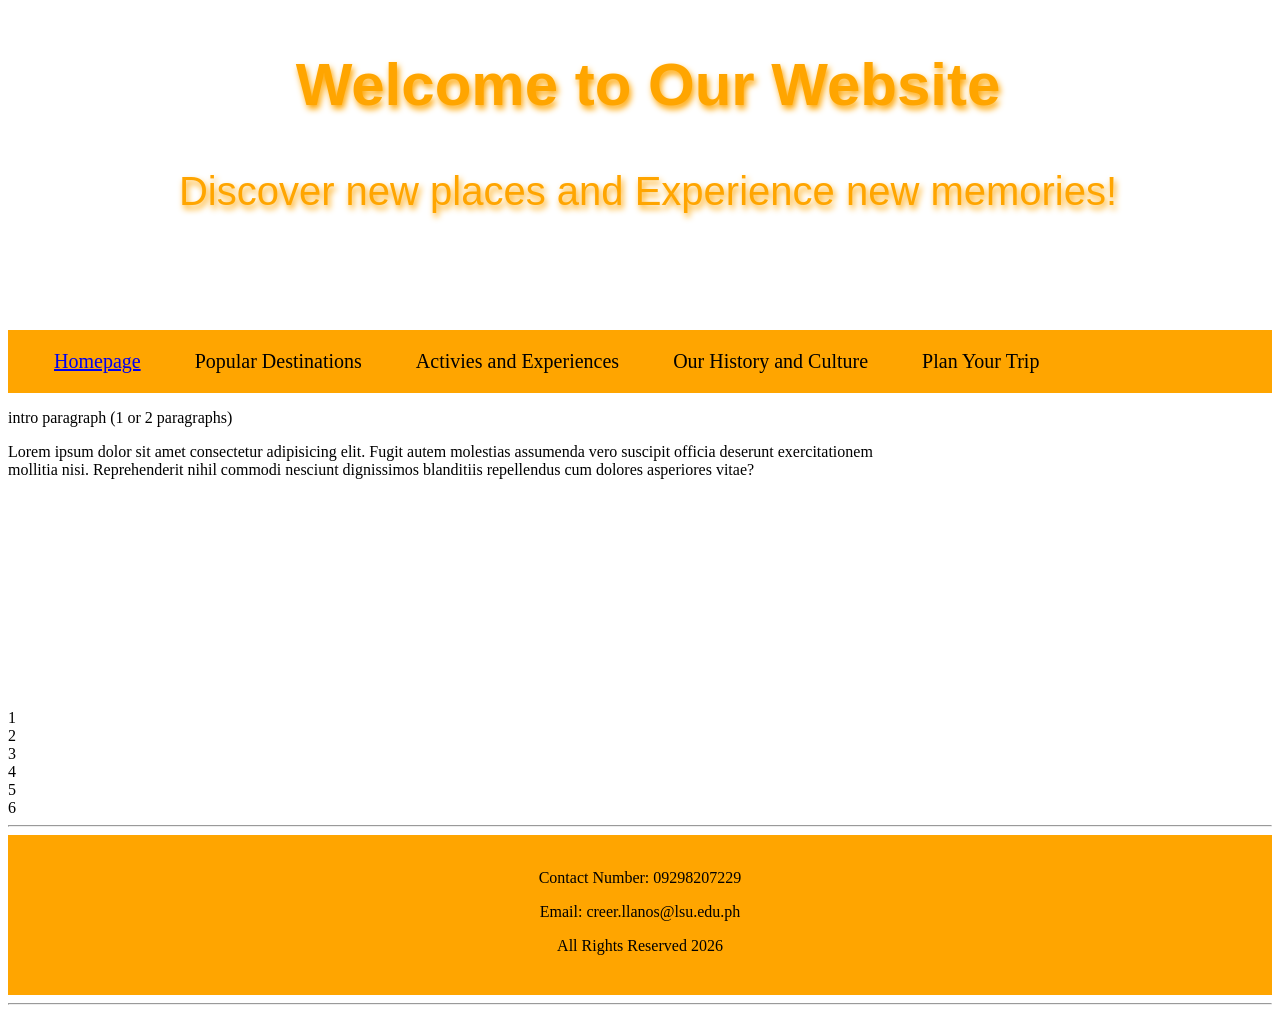
==== index.html @ 10a60850 "Add files via upload First attempt at making a tourism website Needs a lot of work" ====
<!DOCTYPE html>
<html lang="en">

<head>
    <meta charset="UTF-8">
    <meta name="viewport" content="width=device-width, initial-scale=1.0">
    <title>Homepage</title>
    <link rel="stylesheet" href="style.css">
</head>

<body>
    <section class="hero-container">
        <div class="hero-content">
            <h1>Welcome to Our Website</h1>
            <p>Discover new places and Experience new memories!</p>
        </div>
    </section>

    <nav>
        <ul>
            <li><a href="index.html">Homepage</a></li>
            <li>Popular Destinations</li>
            <li>Activies and Experiences</li>
            <li>Our History and Culture</li>
            <li>Plan Your Trip</li>
        </ul>
    </nav>


    <div class="introduction">
        <p>intro paragraph (1 or 2 paragraphs)</p>
        <p>Lorem ipsum dolor sit amet consectetur adipisicing elit. Fugit autem molestias assumenda vero suscipit officia deserunt exercitationem mollitia nisi. Reprehenderit nihil commodi nesciunt dignissimos blanditiis repellendus cum dolores asperiores vitae?</p>
    </div>

    <div class="gallery-grid">
        <div id="item1">1</div>
        <div id="item2">2</div>
        <div id="item3">3</div>
        <div id="item4">4</div>
        <div id="item5">5</div>
        <div id="item6">6</div>
    </div>

    <hr>
    <footer>
        <br>
        <p>Contact Number: 09298207229</p>
        <p>Email: creer.llanos@lsu.edu.ph</p>
        <p>All Rights Reserved 2026</p>
    </footer>
    <hr>
</body>

</html>
---- style.css ----
.hero-container {
    background-size: cover;
    height: 280px;
    width: 1280px;
}

.hero-content {
    color: orange;
    text-align: center;
    font-family: Arial, Helvetica, sans-serif;
    text-shadow: 2px 4px 6px;
    font-size: 40px;
    text-wrap: balance;
}

nav {
    list-style: none; 
    margin: 0; 
    padding: 4px 6px; 
    background-color: orange;
}

nav li {
    display: inline-block;
    margin-right: 50px; 
    font-size: 20px; 
}

.introduction {
    text-align: justified;
    text-indent: 1.5;
    width: 900px;
    height: 300px;
    grid-template-columns: 20%;
    grid-template-rows: 20%;
    grid-template-areas: 
    "            introduction "
    "            introduction "
    "            introduction "
    ;
}

footer {
    text-align: center;
    background-color: orange;
    height: 160px;
}
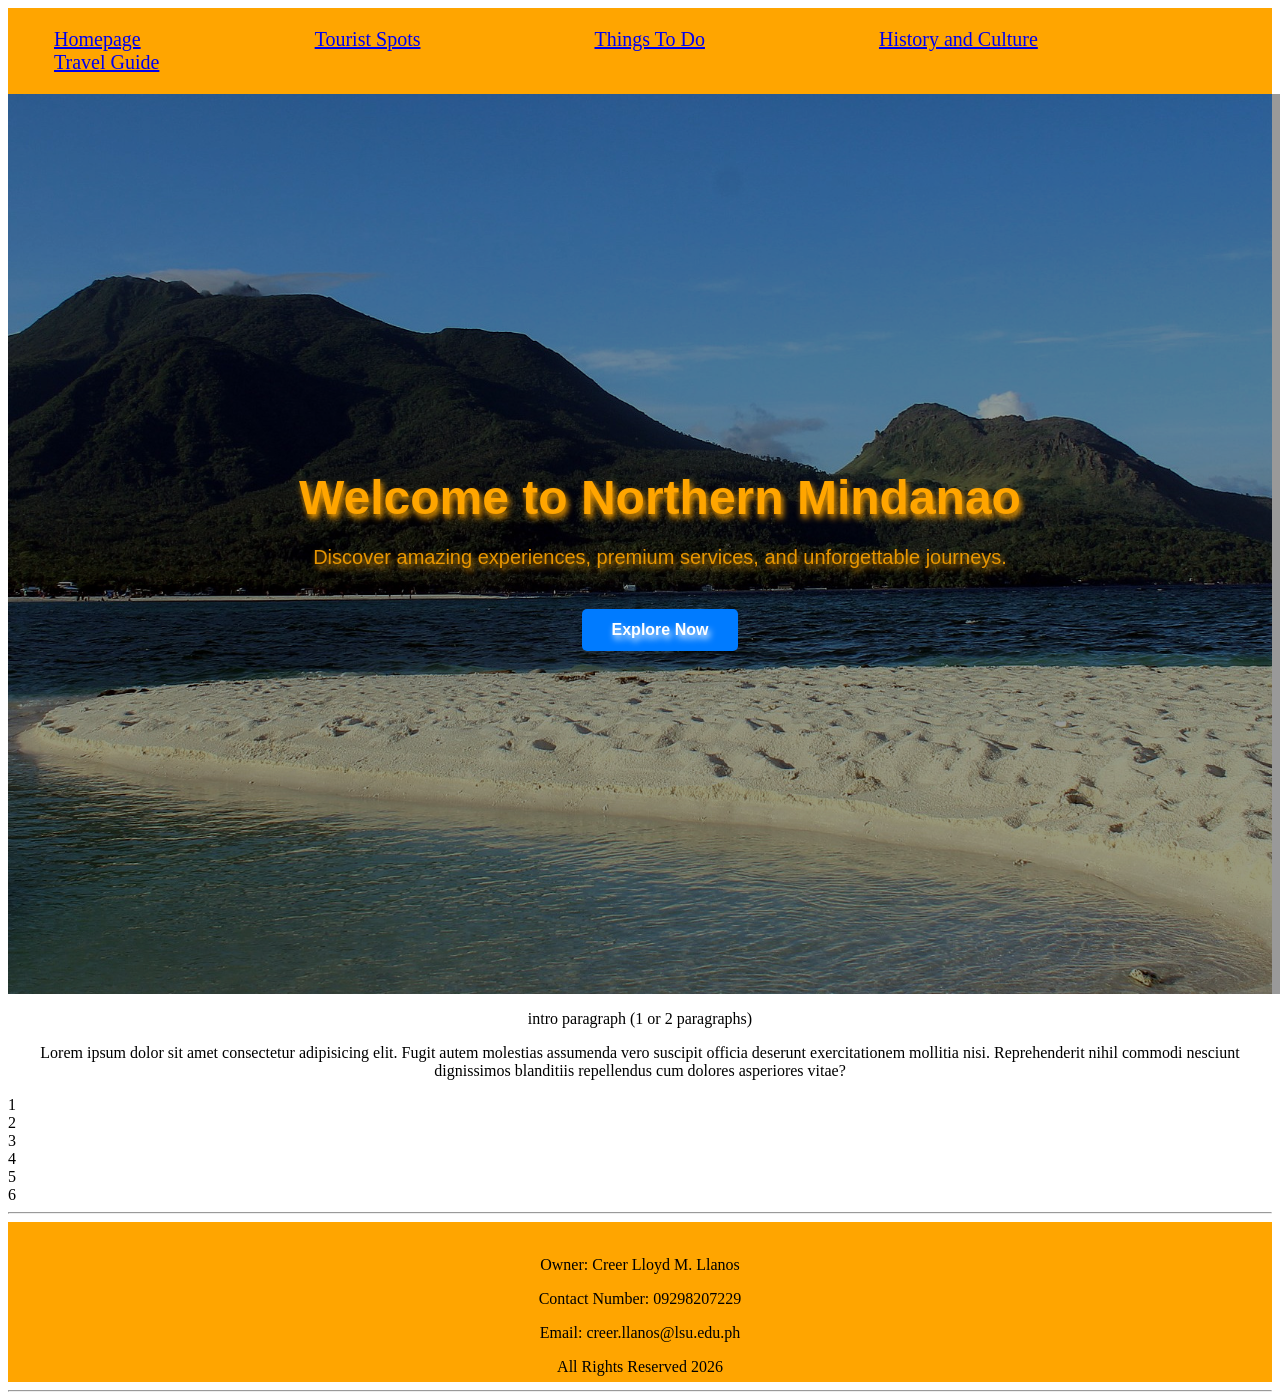
==== commit 077f2e90: "Add files via upload did a few changes and fixed hero image new html files added changes to css n" ====
--- a/index.html
+++ b/index.html
@@ -9,27 +9,31 @@
 </head>
 
 <body>
-    <section class="hero-container">
-        <div class="hero-content">
-            <h1>Welcome to Our Website</h1>
-            <p>Discover new places and Experience new memories!</p>
-        </div>
-    </section>
-
     <nav>
         <ul>
             <li><a href="index.html">Homepage</a></li>
-            <li>Popular Destinations</li>
-            <li>Activies and Experiences</li>
-            <li>Our History and Culture</li>
-            <li>Plan Your Trip</li>
+            <li><a href="destinations.html">Tourist Spots</a></li>
+            <li><a href="activities.html">Things To Do</a></li>
+            <li><a href="history.html">History and Culture</a></li>
+            <li><a href="plan-trip.html">Travel Guide</a></li>
         </ul>
     </nav>
 
+    <header class="hero-section">
+        <div class="hero-overlay">
+            <div class="hero-content">
+                <h1 class="hero-title">Welcome to Northern Mindanao</h1>
+                <p class="hero-subtitle">Discover amazing experiences, premium services, and unforgettable journeys.</p>
+                <a href="destinations.html" class="hero-btn">Explore Now</a>
+            </div>
+        </div>
+    </header>
 
     <div class="introduction">
         <p>intro paragraph (1 or 2 paragraphs)</p>
-        <p>Lorem ipsum dolor sit amet consectetur adipisicing elit. Fugit autem molestias assumenda vero suscipit officia deserunt exercitationem mollitia nisi. Reprehenderit nihil commodi nesciunt dignissimos blanditiis repellendus cum dolores asperiores vitae?</p>
+        <p>Lorem ipsum dolor sit amet consectetur adipisicing elit. Fugit autem molestias assumenda vero suscipit
+            officia deserunt exercitationem mollitia nisi. Reprehenderit nihil commodi nesciunt dignissimos blanditiis
+            repellendus cum dolores asperiores vitae?</p>
     </div>
 
     <div class="gallery-grid">
@@ -44,6 +48,7 @@
     <hr>
     <footer>
         <br>
+        <p>Owner: Creer Lloyd M. Llanos</p>
         <p>Contact Number: 09298207229</p>
         <p>Email: creer.llanos@lsu.edu.ph</p>
         <p>All Rights Reserved 2026</p>
--- a/style.css
+++ b/style.css
@@ -1,9 +1,27 @@
+/* header */
 
+.hero-section {
+  position: relative;
+  width: 100%;
+  height: 100vh;
+  background-image: url(Images/tmporara.jpg); /* Replace with your image URL */
+  background-position: center center;
+  background-repeat: no-repeat;
+  background-size: cover;
+}
 
-.hero-container {
-    background-size: cover;
-    height: 280px;
-    width: 1280px;
+.hero-overlay {
+  position: absolute;
+  top: 0;
+  left: 0;
+  width: 100%;
+  height: 100%;
+  background: rgba(0, 0, 0, 0.4);
+  display: flex;
+  justify-content: center;
+  align-items: center;
+  text-align: center;
+  padding: 0 20px;
 }
 
 .hero-content {
@@ -15,6 +33,48 @@
     text-wrap: balance;
 }
 
+.hero-title {
+  font-size: 3rem;
+  font-weight: 700;
+  margin-bottom: 20px;
+  line-height: 1.2;
+}
+
+.hero-subtitle {
+  font-size: 1.25rem;
+  margin-bottom: 30px;
+  font-weight: 300;
+  opacity: 0.9;
+}
+
+.hero-btn {
+  display: inline-block;
+  padding: 12px 30px;
+  font-size: 1rem;
+  font-weight: 600;
+  color: #ffffff;
+  background-color: #007bff; /* Primary Blue color */
+  text-decoration: none;
+  border-radius: 5px;
+  transition: background-color 0.3s ease, transform 0.2s ease;
+}
+
+.hero-btn:hover {
+  background-color: #0056b3;
+  transform: translateY(-2px);
+}
+
+/* Responsive Scaling for Smaller Screens */
+@media (max-width: 768px) {
+  .hero-title {
+    font-size: 2.2rem;
+  }
+  .hero-subtitle {
+    font-size: 1rem;
+  }
+}
+
+/* navigation*/
 nav {
     list-style: none; 
     margin: 0; 
@@ -24,26 +84,20 @@
 
 nav li {
     display: inline-block;
-    margin-right: 50px; 
-    font-size: 20px; 
+    margin-right: 170px; 
+    font-size: 20px;
+    text-align: center; 
 }
 
-.introduction {
-    text-align: justified;
-    text-indent: 1.5;
-    width: 900px;
-    height: 300px;
-    grid-template-columns: 20%;
-    grid-template-rows: 20%;
-    grid-template-areas: 
-    "            introduction "
-    "            introduction "
-    "            introduction "
-    ;
-}
+/* footer */
 
 footer {
     text-align: center;
     background-color: orange;
     height: 160px;
+}
+
+/* Homepage */
+.introduction {
+    text-align:center;
 }
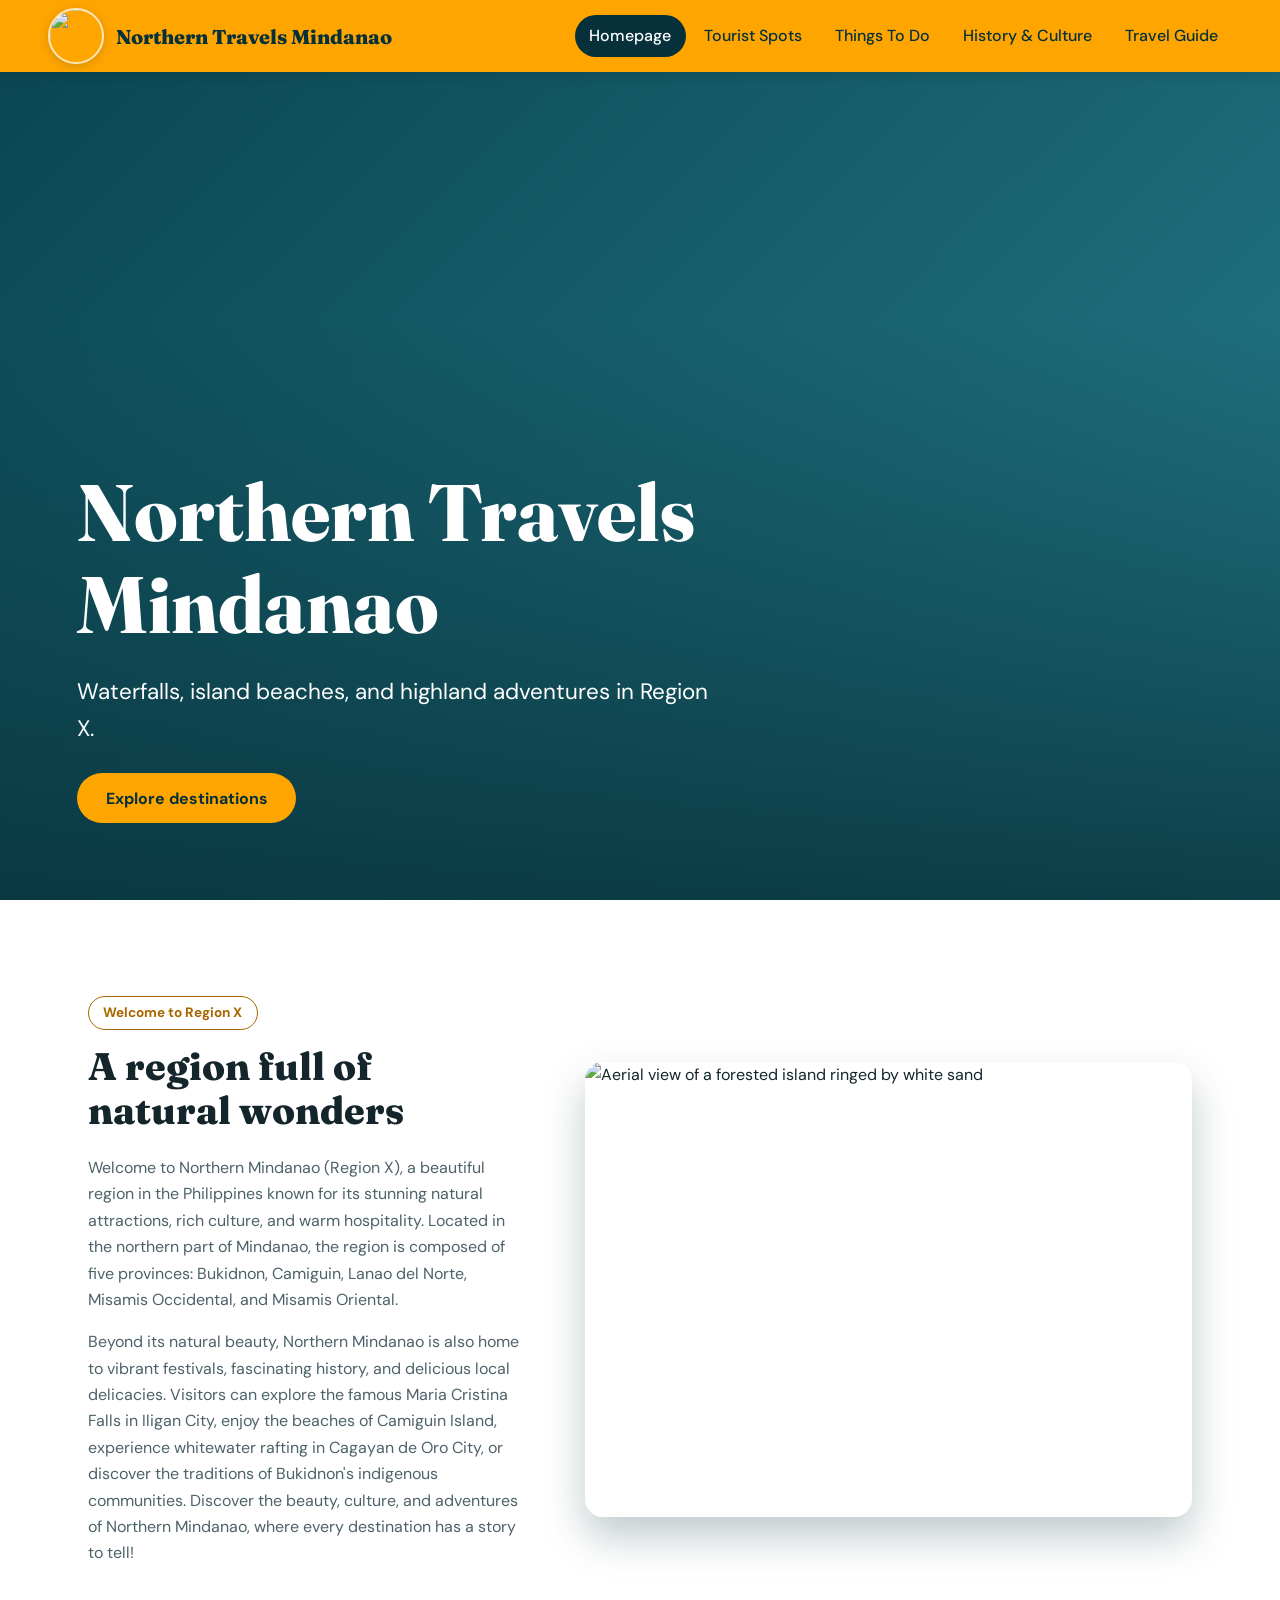
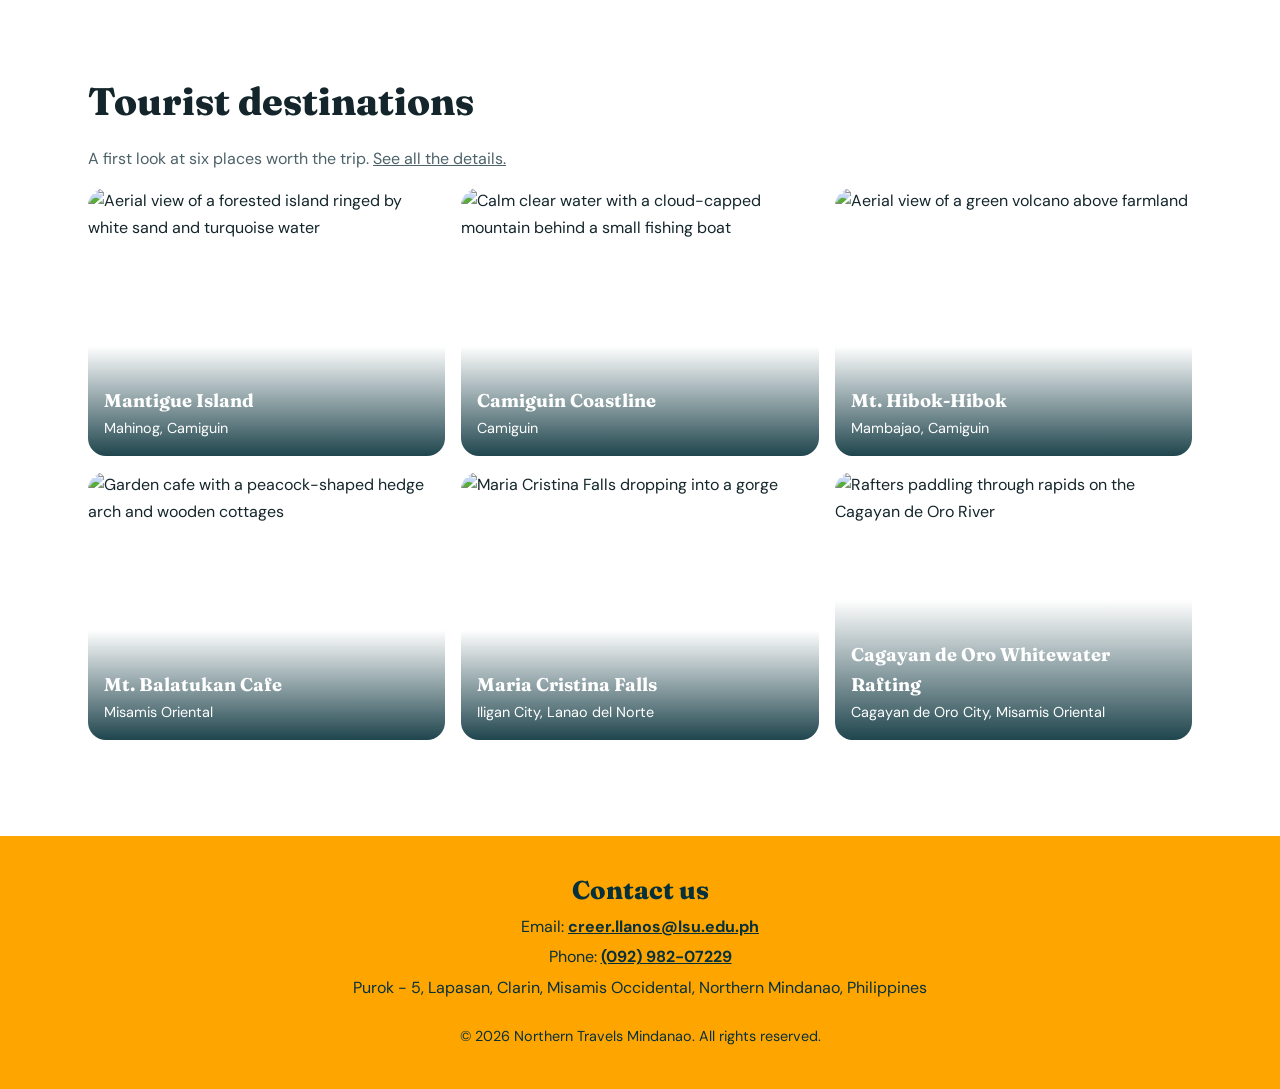
==== commit db19390a: "Add files via upload new changes" ====
--- a/index.html
+++ b/index.html
@@ -1,59 +1,132 @@
-<!DOCTYPE html>
-<html lang="en">
-
-<head>
-    <meta charset="UTF-8">
-    <meta name="viewport" content="width=device-width, initial-scale=1.0">
-    <title>Homepage</title>
-    <link rel="stylesheet" href="style.css">
-</head>
-
-<body>
-    <nav>
-        <ul>
-            <li><a href="index.html">Homepage</a></li>
-            <li><a href="destinations.html">Tourist Spots</a></li>
-            <li><a href="activities.html">Things To Do</a></li>
-            <li><a href="history.html">History and Culture</a></li>
-            <li><a href="plan-trip.html">Travel Guide</a></li>
-        </ul>
-    </nav>
-
-    <header class="hero-section">
-        <div class="hero-overlay">
-            <div class="hero-content">
-                <h1 class="hero-title">Welcome to Northern Mindanao</h1>
-                <p class="hero-subtitle">Discover amazing experiences, premium services, and unforgettable journeys.</p>
-                <a href="destinations.html" class="hero-btn">Explore Now</a>
-            </div>
-        </div>
-    </header>
-
-    <div class="introduction">
-        <p>intro paragraph (1 or 2 paragraphs)</p>
-        <p>Lorem ipsum dolor sit amet consectetur adipisicing elit. Fugit autem molestias assumenda vero suscipit
-            officia deserunt exercitationem mollitia nisi. Reprehenderit nihil commodi nesciunt dignissimos blanditiis
-            repellendus cum dolores asperiores vitae?</p>
-    </div>
-
-    <div class="gallery-grid">
-        <div id="item1">1</div>
-        <div id="item2">2</div>
-        <div id="item3">3</div>
-        <div id="item4">4</div>
-        <div id="item5">5</div>
-        <div id="item6">6</div>
-    </div>
-
-    <hr>
-    <footer>
-        <br>
-        <p>Owner: Creer Lloyd M. Llanos</p>
-        <p>Contact Number: 09298207229</p>
-        <p>Email: creer.llanos@lsu.edu.ph</p>
-        <p>All Rights Reserved 2026</p>
-    </footer>
-    <hr>
-</body>
-
+<!DOCTYPE html>
+<html lang="en">
+
+<head>
+  <meta charset="UTF-8">
+  <meta name="viewport" content="width=device-width, initial-scale=1">
+  <title>Homepage | Northern Travels Mindanao</title>
+  <meta name="description"
+    content="Discover waterfalls, island beaches, festivals and adventure in Northern Mindanao (Region X), Philippines.">
+  <link rel="preconnect" href="https://fonts.googleapis.com">
+  <link rel="preconnect" href="https://fonts.gstatic.com" crossorigin>
+  <link
+    href="https://fonts.googleapis.com/css2?family=DM+Sans:wght@400;500;700&family=Fraunces:opsz,wght@9..144,600;9..144,800&display=swap"
+    rel="stylesheet">
+  <link rel="stylesheet" href="style.css">
+  <link rel="icon" type="image/x-icon" href="assets/icons/website_logo.ico">
+</head>
+
+<body>
+
+  <a class="skip-link" href="#main-content">Skip to content</a>
+
+  <!-- Site header and navigation -->
+  <header class="site-header">
+    <a class="site-header__identity" href="index.html" aria-label="Northern Travels Mindanao homepage">
+      <img class="site-header__logo" src="assets/images/Northern Travels Logo.png" alt="" width="56" height="56">
+      <span class="site-header__brand">Northern Travels Mindanao</span>
+    </a>
+    <input type="checkbox" id="menu-toggle" class="menu-toggle" aria-label="Toggle menu">
+    <label for="menu-toggle" class="menu-button" aria-hidden="true"><span></span></label>
+    <nav class="site-nav" aria-label="Main">
+      <a class="site-nav__link" href="index.html" aria-current="page">Homepage</a>
+      <a class="site-nav__link" href="destinations.html">Tourist Spots</a>
+      <a class="site-nav__link" href="activities.html">Things To Do</a>
+      <a class="site-nav__link" href="history.html">History &amp; Culture</a>
+      <a class="site-nav__link" href="plan-trip.html">Travel Guide</a>
+    </nav>
+  </header>
+
+  <main id="main-content">
+    <!-- Hero banner -->
+    <section class="hero">
+      <div class="hero__content">
+        <h1 class="hero__title">Northern Travels Mindanao</h1>
+        <p class="hero__tagline">Waterfalls, island beaches, and highland adventures in Region X.</p>
+        <a class="button" href="destinations.html">Explore destinations</a>
+      </div>
+    </section>
+
+    <!-- Introduction to the region -->
+    <section class="intro">
+      <div class="intro__text">
+        <p class="intro__label">Welcome to Region X</p>
+        <h2 class="intro__heading">A region full of natural wonders</h2>
+        <p>Welcome to Northern Mindanao (Region X), a beautiful region in the Philippines known for its stunning
+          natural attractions, rich culture, and warm hospitality. Located in the northern part of Mindanao, the
+          region is composed of five provinces: Bukidnon, Camiguin, Lanao del Norte, Misamis Occidental, and
+          Misamis Oriental.</p>
+        <p>Beyond its natural beauty, Northern Mindanao is also home to vibrant festivals, fascinating history, and
+          delicious local delicacies. Visitors can explore the famous Maria Cristina Falls in Iligan City, enjoy
+          the beaches of Camiguin Island, experience whitewater rafting in Cagayan de Oro City, or discover the
+          traditions of Bukidnon's indigenous communities. Discover the beauty, culture, and adventures of Northern
+          Mindanao, where every destination has a story
+          to tell!</p>
+      </div>
+      <img class="intro__image" src="assets/images/mantigue-island.jpg"
+        alt="Aerial view of a forested island ringed by white sand" width="615" height="455">
+    </section>
+
+    <!-- Image gallery of tourist spots -->
+    <section class="gallery-section">
+      <div class="section-heading">
+        <h2>Tourist destinations</h2>
+        <p>A first look at six places worth the trip. <a href="destinations.html">See all the details.</a></p>
+      </div>
+      <div class="gallery">
+        <figure class="gallery__item">
+          <img class="gallery__image" src="assets/images/mantigue-island.jpg"
+            alt="Aerial view of a forested island ringed by white sand and turquoise water" width="615" height="455"
+            loading="lazy">
+          <figcaption class="gallery__caption"><strong>Mantigue Island</strong><span>Mahinog, Camiguin</span>
+          </figcaption>
+        </figure>
+        <figure class="gallery__item">
+          <img class="gallery__image" src="assets/images/camiguin-coast.jpg"
+            alt="Calm clear water with a cloud-capped mountain behind a small fishing boat" width="576" height="432"
+            loading="lazy">
+          <figcaption class="gallery__caption"><strong>Camiguin Coastline</strong><span>Camiguin</span></figcaption>
+        </figure>
+        <figure class="gallery__item">
+          <img class="gallery__image" src="assets/images/mt-hibok-hibok.jpg"
+            alt="Aerial view of a green volcano above farmland" width="643" height="477" loading="lazy">
+          <figcaption class="gallery__caption"><strong>Mt. Hibok-Hibok</strong><span>Mambajao, Camiguin</span>
+          </figcaption>
+        </figure>
+        <figure class="gallery__item">
+          <img class="gallery__image" src="assets/images/mt-balatukan-cafe.jpg"
+            alt="Garden cafe with a peacock-shaped hedge arch and wooden cottages" width="739" height="415"
+            loading="lazy">
+          <figcaption class="gallery__caption"><strong>Mt. Balatukan Cafe</strong><span>Misamis Oriental</span>
+          </figcaption>
+        </figure>
+        <figure class="gallery__item">
+          <img class="gallery__image" src="assets/images/maria-cristina-falls.jpg"
+            alt="Maria Cristina Falls dropping into a gorge" width="1200" height="800" loading="lazy">
+          <figcaption class="gallery__caption"><strong>Maria Cristina Falls</strong><span>Iligan City, Lanao del
+              Norte</span></figcaption>
+        </figure>
+        <figure class="gallery__item">
+          <img class="gallery__image" src="assets/images/cdo-whitewater-rafting.jpg"
+            alt="Rafters paddling through rapids on the Cagayan de Oro River" width="1200" height="800" loading="lazy">
+          <figcaption class="gallery__caption"><strong>Cagayan de Oro Whitewater Rafting</strong><span>Cagayan de Oro
+              City, Misamis Oriental</span></figcaption>
+        </figure>
+      </div>
+    </section>
+  </main>
+
+  <!-- Site footer with contact information -->
+  <footer class="site-footer">
+    <h2 class="site-footer__title">Contact us</h2>
+    <address class="site-footer__address">
+      <p>Email: <a href="mailto:creer.llanos@lsu.edu.ph">creer.llanos@lsu.edu.ph</a></p>
+      <p>Phone: <a href="tel:+6309298207229">(092) 982-07229</a></p>
+      <p>Purok - 5, Lapasan, Clarin, Misamis Occidental, Northern Mindanao, Philippines</p>
+    </address>
+    <p class="site-footer__copyright">&copy; 2026 Northern Travels Mindanao. All rights reserved.</p>
+  </footer>
+
+</body>
+
 </html>
--- a/style.css
+++ b/style.css
@@ -1,103 +1,665 @@
-/* header */
-
-.hero-section {
-  position: relative;
-  width: 100%;
-  height: 100vh;
-  background-image: url(Images/tmporara.jpg); /* Replace with your image URL */
-  background-position: center center;
-  background-repeat: no-repeat;
-  background-size: cover;
-}
-
-.hero-overlay {
-  position: absolute;
-  top: 0;
-  left: 0;
-  width: 100%;
-  height: 100%;
-  background: rgba(0, 0, 0, 0.4);
-  display: flex;
-  justify-content: center;
-  align-items: center;
-  text-align: center;
-  padding: 0 20px;
-}
-
-.hero-content {
-    color: orange;
-    text-align: center;
-    font-family: Arial, Helvetica, sans-serif;
-    text-shadow: 2px 4px 6px;
-    font-size: 40px;
-    text-wrap: balance;
-}
-
-.hero-title {
-  font-size: 3rem;
-  font-weight: 700;
-  margin-bottom: 20px;
-  line-height: 1.2;
-}
-
-.hero-subtitle {
-  font-size: 1.25rem;
-  margin-bottom: 30px;
-  font-weight: 300;
-  opacity: 0.9;
-}
-
-.hero-btn {
-  display: inline-block;
-  padding: 12px 30px;
-  font-size: 1rem;
-  font-weight: 600;
-  color: #ffffff;
-  background-color: #007bff; /* Primary Blue color */
-  text-decoration: none;
-  border-radius: 5px;
-  transition: background-color 0.3s ease, transform 0.2s ease;
-}
-
-.hero-btn:hover {
-  background-color: #0056b3;
-  transform: translateY(-2px);
-}
-
-/* Responsive Scaling for Smaller Screens */
-@media (max-width: 768px) {
-  .hero-title {
-    font-size: 2.2rem;
-  }
-  .hero-subtitle {
-    font-size: 1rem;
-  }
-}
-
-/* navigation*/
-nav {
-    list-style: none; 
-    margin: 0; 
-    padding: 4px 6px; 
-    background-color: orange;
-}
-
-nav li {
-    display: inline-block;
-    margin-right: 170px; 
-    font-size: 20px;
-    text-align: center; 
-}
-
-/* footer */
-
-footer {
-    text-align: center;
-    background-color: orange;
-    height: 160px;
-}
-
-/* Homepage */
-.introduction {
-    text-align:center;
+:root {
+  --color-sea: #0b4a56;
+  --color-sea-dark: #07313a;
+  --color-sun: #ffa500;
+  --color-sun-dark: #a86700;
+  --color-sand: #f7f1e6;
+  --color-ink: #14262b;
+  --color-muted: #4d6269;
+  --color-white: #fff;
+  --radius: 18px;
+  --header-height: 72px;
+  --font-heading: "Fraunces", Georgia, "Times New Roman", serif;
+  --font-body: "DM Sans", "Segoe UI", Arial, sans-serif;
+}
+
+ /* Base Content */
+*,
+*::before,
+*::after {
+  box-sizing: border-box;
+}
+
+html {
+  scroll-behavior: smooth;
+  scroll-padding-top: calc(var(--header-height) + 8px);
+}
+
+body {
+  margin: 0;
+  font-family: var(--font-body);
+  color: var(--color-ink);
+  background: var(--color-white);
+  line-height: 1.65;
+}
+
+img {
+  max-width: 100%;
+  display: block;
+}
+
+a {
+  color: inherit;
+}
+
+h1,
+h2,
+h3 {
+  font-family: var(--font-heading);
+  line-height: 1.15;
+  margin: 0 0 0.6em;
+}
+
+h2 {
+  font-size: clamp(1.7rem, 3.5vw, 2.4rem);
+  font-weight: 800;
+}
+
+h3 {
+  font-size: 1.25rem;
+  font-weight: 600;
+}
+
+p {
+  margin: 0 0 1em;
+}
+
+ul {
+  padding-left: 1.2rem;
+}
+
+li {
+  margin-bottom: 0.4rem;
+}
+
+:focus-visible {
+  outline: 3px solid var(--color-sea);
+  outline-offset: 3px;
+}
+
+/* Header and navigation */
+.site-header {
+  position: sticky;
+  top: 0;
+  z-index: 50;
+  height: var(--header-height);
+  display: flex;
+  align-items: center;
+  justify-content: space-between;
+  gap: 1.5rem;
+  padding: 0 clamp(1rem, 4vw, 3rem);
+  background: var(--color-sun);
+  box-shadow: 0 2px 12px rgba(0, 0, 0, 0.15);
+}
+
+.site-header__identity {
+  display: flex;
+  align-items: center;
+  gap: 0.75rem;
+  flex-shrink: 0;
+  text-decoration: none;
+}
+
+.site-header__logo {
+  width: 56px;
+  height: 56px;
+  object-fit: cover;
+  object-position: center;
+  border-radius: 50%;
+  border: 2px solid rgba(255, 255, 255, 0.72);
+  box-shadow: 0 2px 8px rgba(7, 49, 58, 0.18);
+}
+
+.site-header__brand {
+  font-family: var(--font-heading);
+  font-weight: 800;
+  font-size: 1.25rem;
+  text-decoration: none;
+  color: var(--color-sea-dark);
+}
+
+.site-nav {
+  display: flex;
+  gap: 0.25rem;
+}
+
+.site-nav__link {
+  text-decoration: none;
+  font-weight: 500;
+  color: var(--color-sea-dark);
+  padding: 0.5rem 0.9rem;
+  border-radius: 999px;
+  transition: background 0.2s, color 0.2s;
+}
+
+.site-nav__link:hover,
+.site-nav__link[aria-current="page"] {
+  background: var(--color-sea-dark);
+  color: var(--color-white);
+}
+
+.menu-toggle,
+.menu-button {
+  display: none;
+}
+
+/* Buttons */
+.button {
+  display: inline-block;
+  border: 0;
+  cursor: pointer;
+  background: var(--color-sun);
+  color: var(--color-sea-dark);
+  font: 700 1rem var(--font-body);
+  text-decoration: none;
+  padding: 0.9rem 1.8rem;
+  border-radius: 999px;
+  transition: transform 0.2s, background 0.2s;
+}
+
+.button:hover {
+  background: var(--color-sea-dark);
+  color: var(--color-white);
+  transform: translateY(-2px);
+}
+
+/*  Home page */
+.hero {
+  min-height: calc(100svh - var(--header-height));
+  display: flex;
+  align-items: flex-end;
+  padding: clamp(1.5rem, 6vw, 5rem);
+  color: var(--color-white);
+  background:
+    linear-gradient(to top, rgba(7, 49, 58, 0.85), rgba(7, 49, 58, 0.15) 70%),
+    url("assets/images/camiguin-coast.jpg") center / cover no-repeat,
+    linear-gradient(135deg, var(--color-sea), #2b8a9a);
+}
+
+.hero__content {
+  max-width: 640px;
+  animation: rise 0.9s ease-out both;
+}
+
+.hero__title {
+  font-size: clamp(2.6rem, 7vw, 5rem);
+  font-weight: 800;
+  margin-bottom: 0.3em;
+}
+
+.hero__tagline {
+  font-size: clamp(1.1rem, 2vw, 1.4rem);
+  margin-bottom: 1.6rem;
+}
+
+@keyframes rise {
+  from {
+    opacity: 0;
+    transform: translateY(24px);
+  }
+
+  to {
+    opacity: 1;
+    transform: none;
+  }
+}
+
+.intro {
+  display: grid;
+  grid-template-columns: 1.1fr 1fr;
+  gap: clamp(1.5rem, 5vw, 4rem);
+  align-items: center;
+  max-width: 1200px;
+  margin: 0 auto;
+  padding: clamp(3rem, 8vw, 6rem) clamp(1rem, 4vw, 3rem);
+}
+
+.intro__label {
+  display: inline-block;
+  padding: 0.3rem 0.9rem;
+  border: 1.5px solid var(--color-sun-dark);
+  border-radius: 999px;
+  font-size: 0.85rem;
+  font-weight: 700;
+  color: var(--color-sun-dark);
+}
+
+.intro__text p:not(.intro__label) {
+  color: var(--color-muted);
+  max-width: 62ch;
+}
+
+.intro__image {
+  width: 100%;
+  aspect-ratio: 4 / 3;
+  object-fit: cover;
+  border-radius: var(--radius);
+  box-shadow: 0 20px 40px rgba(7, 49, 58, 0.25);
+}
+
+.gallery-section {
+  max-width: 1200px;
+  margin: 0 auto;
+  padding: 0 clamp(1rem, 4vw, 3rem) clamp(3rem, 8vw, 6rem);
+}
+
+.section-heading p {
+  color: var(--color-muted);
+}
+
+.gallery {
+  display: grid;
+  grid-template-columns: repeat(3, 1fr);
+  gap: 1rem;
+}
+
+.gallery__item {
+  position: relative;
+  margin: 0;
+  overflow: hidden;
+  border-radius: var(--radius);
+  aspect-ratio: 4 / 3;
+}
+
+.gallery__image {
+  width: 100%;
+  height: 100%;
+  object-fit: cover;
+  transition: transform 0.4s;
+}
+
+.gallery__item:hover .gallery__image {
+  transform: scale(1.05);
+}
+
+.gallery__caption {
+  position: absolute;
+  inset: auto 0 0 0;
+  padding: 2.5rem 1rem 1rem;
+  display: flex;
+  flex-direction: column;
+  color: var(--color-white);
+  background: linear-gradient(to top, rgba(7, 49, 58, 0.9), transparent);
+}
+
+.gallery__caption strong {
+  font-family: var(--font-heading);
+  font-size: 1.15rem;
+}
+
+.gallery__caption span {
+  font-size: 0.9rem;
+}
+
+/*  Inner pages */
+.page-banner {
+  background: var(--color-sea);
+  color: var(--color-white);
+  padding: clamp(2.5rem, 6vw, 4.5rem) clamp(1rem, 4vw, 3rem);
+}
+
+.page-banner__title {
+  font-size: clamp(2rem, 5vw, 3.4rem);
+  font-weight: 800;
+  max-width: 1200px;
+  margin: 0 auto 0.3em;
+}
+
+.page-banner__text {
+  max-width: 1200px;
+  margin: 0 auto;
+  color: #cfe0e3;
+  font-size: 1.1rem;
+}
+
+.spot-list {
+  max-width: 1100px;
+  margin: 0 auto;
+  padding: clamp(2rem, 6vw, 4rem) clamp(1rem, 4vw, 3rem);
+  display: grid;
+  gap: 3rem;
+}
+
+.spot {
+  display: grid;
+  grid-template-columns: 1fr 1fr;
+  gap: clamp(1.5rem, 4vw, 3rem);
+  align-items: center;
+}
+
+.spot:nth-child(even) .spot__image {
+  order: 2;
+}
+
+.spot__image {
+  width: 100%;
+  aspect-ratio: 3 / 2;
+  object-fit: cover;
+  border-radius: var(--radius);
+  box-shadow: 0 12px 28px rgba(7, 49, 58, 0.2);
+}
+
+.spot__description {
+  color: var(--color-muted);
+}
+
+.spot__location {
+  color: var(--color-sea);
+}
+
+.activity-grid {
+  max-width: 1100px;
+  margin: 0 auto;
+  padding: clamp(2rem, 6vw, 4rem) clamp(1rem, 4vw, 3rem);
+  display: grid;
+  grid-template-columns: repeat(2, 1fr);
+  gap: 1.5rem;
+}
+
+.activity-category {
+  display: flex;
+  gap: 1.2rem;
+  background: var(--color-sand);
+  border-radius: var(--radius);
+  padding: 1.8rem;
+}
+
+.activity-category__icon {
+  width: 48px;
+  height: 48px;
+  flex-shrink: 0;
+}
+
+.activity-category__title {
+  font-size: 1.6rem;
+  margin-bottom: 0.5em;
+}
+
+.content-section {
+  max-width: 1100px;
+  margin: 0 auto;
+  padding: clamp(2rem, 5vw, 3.5rem) clamp(1rem, 4vw, 3rem);
+}
+
+.content-section p {
+  max-width: 70ch;
+  color: var(--color-muted);
+}
+
+.content-section--tinted {
+  max-width: none;
+  background: var(--color-sand);
+}
+
+.content-section--tinted>* {
+  max-width: 1100px;
+  margin-left: auto;
+  margin-right: auto;
+}
+
+.two-columns {
+  display: grid;
+  grid-template-columns: 1fr 1fr;
+  gap: 2rem;
+}
+
+.table-wrapper {
+  overflow-x: auto;
+}
+
+.itinerary {
+  width: 100%;
+  border-collapse: collapse;
+  min-width: 640px;
+}
+
+.itinerary th,
+.itinerary td {
+  text-align: left;
+  padding: 0.9rem 1rem;
+  border-bottom: 1px solid #d8d2c4;
+  vertical-align: top;
+}
+
+.itinerary thead th {
+  background: var(--color-sea);
+  color: var(--color-white);
+}
+
+.itinerary tbody th {
+  color: var(--color-sea);
+  white-space: nowrap;
+}
+
+.checklist {
+  list-style: none;
+  padding: 0;
+}
+
+.checklist input {
+  margin-right: 0.5rem;
+  accent-color: var(--color-sea);
+}
+
+/* Contact form */
+.trip-form {
+  display: grid;
+  grid-template-columns: 1fr 1fr;
+  gap: 1.2rem;
+  max-width: 760px;
+}
+
+.trip-form__field {
+  display: flex;
+  flex-direction: column;
+  gap: 0.35rem;
+}
+
+.trip-form__field--full,
+.trip-form__submit {
+  grid-column: 1 / -1;
+}
+
+.trip-form label {
+  font-weight: 700;
+}
+
+.trip-form input,
+.trip-form textarea {
+  font: inherit;
+  padding: 0.7rem 0.9rem;
+  border: 1.5px solid #b9c5c8;
+  border-radius: 10px;
+  background: var(--color-white);
+}
+
+.trip-form input:focus,
+.trip-form textarea:focus {
+  border-color: var(--color-sea);
+  outline: 2px solid var(--color-sea);
+}
+
+.trip-form__submit {
+  justify-self: start;
+}
+
+/* Footer */
+.site-footer {
+  background: var(--color-sun);
+  color: var(--color-sea-dark);
+  text-align: center;
+  padding: 2.5rem 1rem;
+}
+
+.site-footer__title {
+  font-size: 1.6rem;
+  margin-bottom: 0.5rem;
+}
+
+.site-footer__address {
+  font-style: normal;
+}
+
+.site-footer__address p {
+  margin: 0 0 0.25rem;
+}
+
+.site-footer a {
+  font-weight: 700;
+}
+
+.site-footer__copyright {
+  margin: 1.5rem 0 0;
+  font-size: 0.9rem;
+}
+
+/* Responsive */
+@media (max-width: 900px) {
+
+  .intro,
+  .spot,
+  .two-columns,
+  .activity-grid {
+    grid-template-columns: 1fr;
+  }
+
+  .spot:nth-child(even) .spot__image {
+    order: 0;
+  }
+
+  .gallery {
+    grid-template-columns: repeat(2, 1fr);
+  }
+
+  .menu-button {
+    display: block;
+    width: 44px;
+    height: 44px;
+    cursor: pointer;
+    position: relative;
+    margin-left: auto;
+  }
+
+  .menu-button span,
+  .menu-button span::before,
+  .menu-button span::after {
+    content: "";
+    position: absolute;
+    left: 10px;
+    width: 24px;
+    height: 3px;
+    background: var(--color-sea-dark);
+    border-radius: 2px;
+  }
+
+  .menu-button span {
+    top: 20px;
+  }
+
+  .menu-button span::before {
+    left: 0;
+    top: -8px;
+  }
+
+  .menu-button span::after {
+    left: 0;
+    top: 8px;
+  }
+
+  .menu-toggle {
+    display: block;
+    position: absolute;
+    opacity: 0;
+    width: 44px;
+    height: 44px;
+    right: clamp(1rem, 4vw, 3rem);
+  }
+
+  .menu-toggle:focus-visible+.menu-button {
+    outline: 3px solid var(--color-sea-dark);
+    border-radius: 8px;
+  }
+
+  .site-nav {
+    position: absolute;
+    top: var(--header-height);
+    left: 0;
+    right: 0;
+    flex-direction: column;
+    background: var(--color-sun);
+    padding: 0.5rem 1rem 1rem;
+    display: none;
+    box-shadow: 0 8px 12px rgba(0, 0, 0, 0.15);
+  }
+
+  .menu-toggle:checked~.site-nav {
+    display: flex;
+  }
+}
+
+@media (max-width: 560px) {
+  .site-header {
+    padding-inline: 0.75rem;
+    gap: 0.5rem;
+  }
+
+  .site-header__identity {
+    gap: 0.5rem;
+  }
+
+  .site-header__logo {
+    width: 48px;
+    height: 48px;
+  }
+
+  .site-header__brand {
+    font-size: 0.95rem;
+  }
+
+  .gallery,
+  .trip-form {
+    grid-template-columns: 1fr;
+  }
+
+  .activity-category {
+    flex-direction: column;
+  }
+}
+
+/* Accessibility */
+.skip-link {
+  position: absolute;
+  left: -999px;
+  top: 0;
+  background: var(--color-sun);
+  color: var(--color-ink);
+  padding: 0.6rem 1rem;
+  z-index: 100;
+}
+
+.skip-link:focus {
+  left: 0;
+}
+
+.visually-hidden {
+  position: absolute;
+  width: 1px;
+  height: 1px;
+  overflow: hidden;
+  clip: rect(0 0 0 0);
+  white-space: nowrap;
+}
+
+@media (prefers-reduced-motion: reduce) {
+  html {
+    scroll-behavior: auto;
+  }
+
+  .hero__content {
+    animation: none;
+  }
+
+  * {
+    transition: none !important;
+  }
 }
